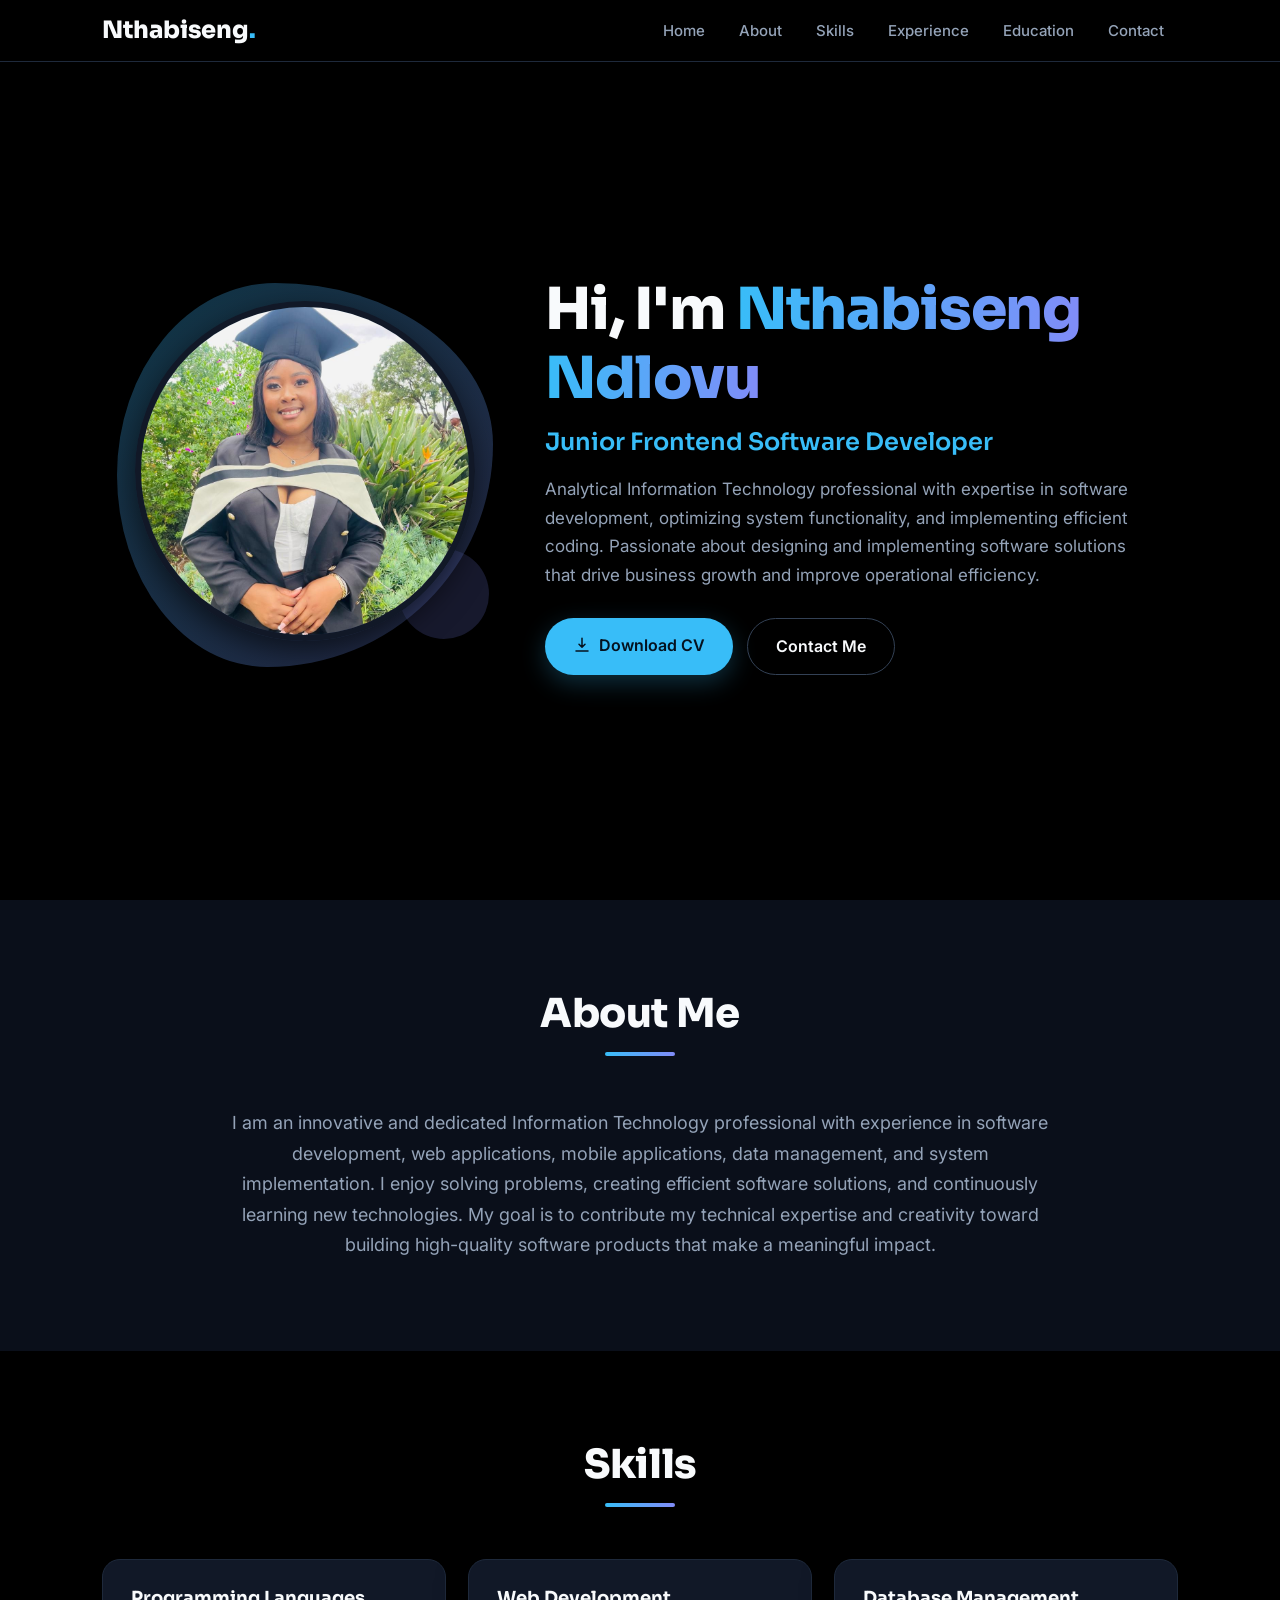
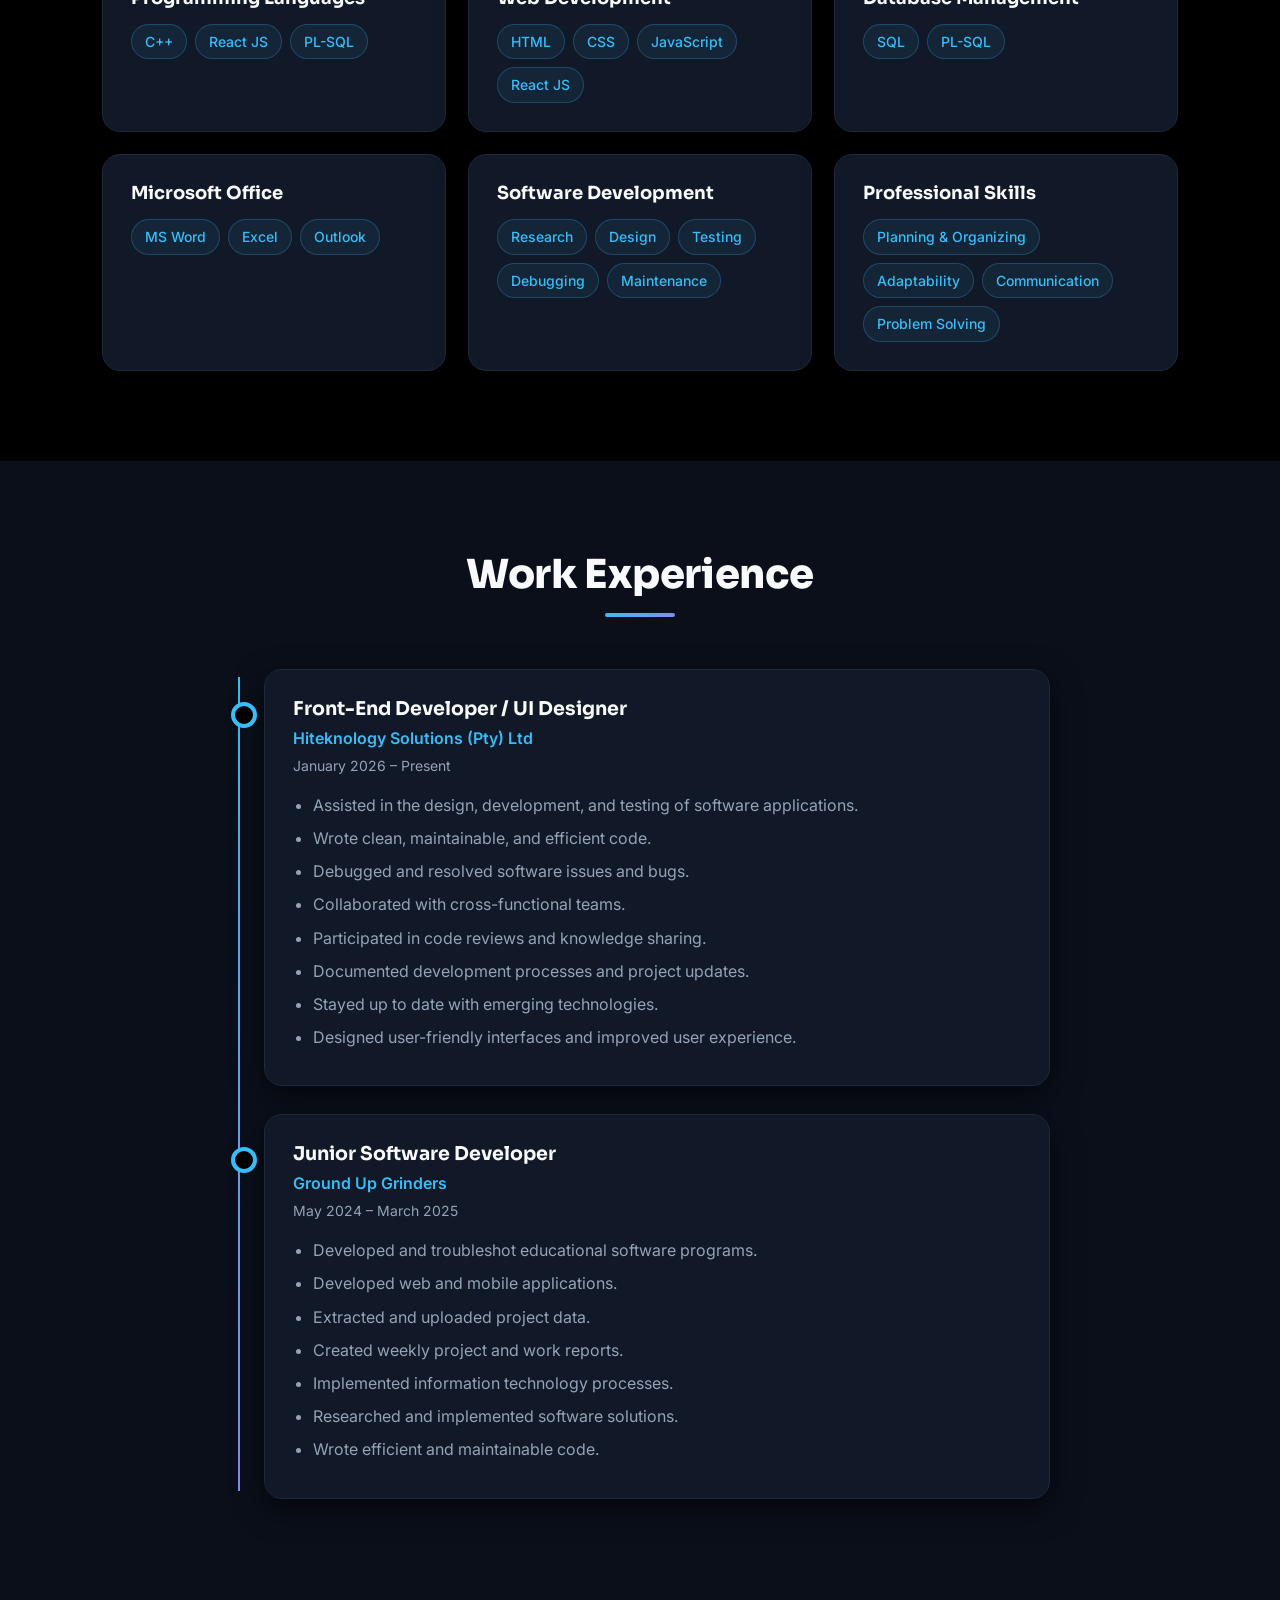
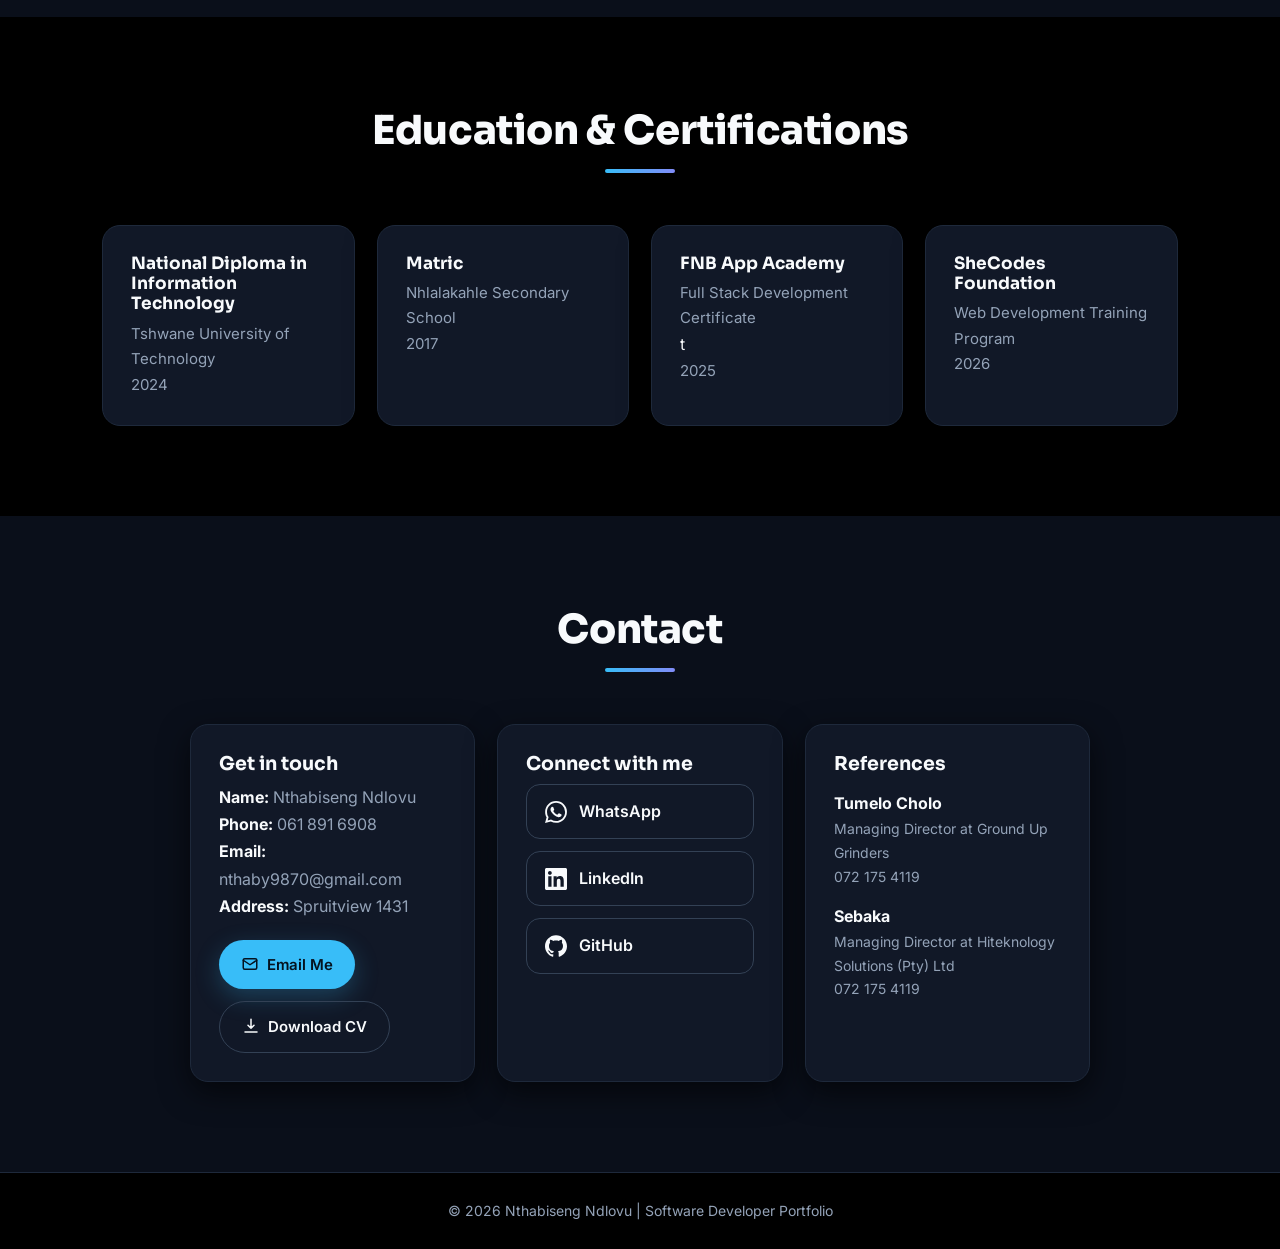
==== index.html @ e8cff812 "Rename myself.html to index.html" ====
<!doctype html>
<html lang="en">
<head>
<meta charset="UTF-8" />
<meta name="viewport" content="width=device-width, initial-scale=1.0" />
<title>Nthabiseng Ndlovu | Portfolio</title>
<link rel="preconnect" href="https://fonts.googleapis.com" />
<link rel="preconnect" href="https://fonts.gstatic.com" crossorigin />
<link href="https://fonts.googleapis.com/css2?family=Inter:wght@400;500;600&family=Sora:wght@600;700;800&display=swap" rel="stylesheet" />
<link rel="stylesheet" href="styles.css" />
</head>
<body>
<header>
  <nav>
    <div class="logo">Nthabiseng<span>.</span></div>
    <ul>
      <li><a href="#home">Home</a></li>
      <li><a href="#about">About</a></li>
      <li><a href="#skills">Skills</a></li>
      <li><a href="#experience">Experience</a></li>
      <li><a href="#education">Education</a></li>
      <li><a href="#contact">Contact</a></li>
    </ul>
  </nav>
</header>

<!-- HOME -->
<section id="home">
  <div class="hero-image">
    <img src="images/grad.jpg" alt="Nthabiseng Ndlovu" />
  </div>
  <div class="hero-content">
    <h1>
      <span class="w" style="animation-delay:.3s">Hi,</span>
      <span class="w" style="animation-delay:.42s">I'm</span>
      <span class="w name" style="animation-delay:.54s">Nthabiseng</span>
      <span class="w name" style="animation-delay:.66s">Ndlovu</span>
    </h1>
    <h3>Junior Frontend Software Developer</h3>
    <p>
      Analytical Information Technology professional with expertise in software development,
      optimizing system functionality, and implementing efficient coding. Passionate about designing
      and implementing software solutions that drive business growth and improve operational efficiency.
    </p>
    <div class="btns">
      <a href="cv/Nthabiseng_Ndlovu_CV.pdf" download class="btn"><svg class="ico-s" viewBox="0 0 24 24" aria-hidden="true"><path d="M12 3v12m0 0l-4-4m4 4l4-4M4 20h16"/></svg>Download CV</a>
      <a href="#contact" class="btn ghost">Contact Me</a>
    </div>
  </div>
</section>

<!-- ABOUT -->
<section id="about" class="alt">
  <div class="wrap">
    <h2 class="section-title reveal">About Me</h2>
    <p class="about reveal" style="--d:.15s">
      I am an innovative and dedicated Information Technology professional with experience in software
      development, web applications, mobile applications, data management, and system implementation.
      I enjoy solving problems, creating efficient software solutions, and continuously learning new
      technologies. My goal is to contribute my technical expertise and creativity toward building
      high-quality software products that make a meaningful impact.
    </p>
  </div>
</section>

<!-- SKILLS -->
<section id="skills">
  <div class="wrap">
    <h2 class="section-title reveal">Skills</h2>
    <div class="skills-container">
      <div class="skill-card reveal" style="--d:0s">
        <h3>Programming Languages</h3>
        <div class="chips"><span>C++</span><span>React JS</span><span>PL-SQL</span></div>
      </div>
      <div class="skill-card reveal" style="--d:.1s">
        <h3>Web Development</h3>
        <div class="chips"><span>HTML</span><span>CSS</span><span>JavaScript</span><span>React JS</span></div>
      </div>
      <div class="skill-card reveal" style="--d:.2s">
        <h3>Database Management</h3>
        <div class="chips"><span>SQL</span><span>PL-SQL</span></div>
      </div>
      <div class="skill-card reveal" style="--d:.1s">
        <h3>Microsoft Office</h3>
        <div class="chips"><span>MS Word</span><span>Excel</span><span>Outlook</span></div>
      </div>
      <div class="skill-card reveal" style="--d:.2s">
        <h3>Software Development</h3>
        <div class="chips"><span>Research</span><span>Design</span><span>Testing</span><span>Debugging</span><span>Maintenance</span></div>
      </div>
      <div class="skill-card reveal" style="--d:.3s">
        <h3>Professional Skills</h3>
        <div class="chips"><span>Planning &amp; Organizing</span><span>Adaptability</span><span>Communication</span><span>Problem Solving</span></div>
      </div>
    </div>
  </div>
</section>

<!-- EXPERIENCE -->
<section id="experience" class="alt">
  <div class="wrap">
    <h2 class="section-title reveal">Work Experience</h2>
    <div class="timeline">
      <div class="card reveal">
        <h3>Front-End Developer / UI Designer</h3>
        <h4>Hiteknology Solutions (Pty) Ltd</h4>
        <p class="date">January 2026 – Present</p>
        <ul>
          <li>Assisted in the design, development, and testing of software applications.</li>
          <li>Wrote clean, maintainable, and efficient code.</li>
          <li>Debugged and resolved software issues and bugs.</li>
          <li>Collaborated with cross-functional teams.</li>
          <li>Participated in code reviews and knowledge sharing.</li>
          <li>Documented development processes and project updates.</li>
          <li>Stayed up to date with emerging technologies.</li>
          <li>Designed user-friendly interfaces and improved user experience.</li>
        </ul>
      </div>
      <div class="card reveal" style="--d:.15s">
        <h3>Junior Software Developer</h3>
        <h4>Ground Up Grinders</h4>
        <p class="date">May 2024 – March 2025</p>
        <ul>
          <li>Developed and troubleshot educational software programs.</li>
          <li>Developed web and mobile applications.</li>
          <li>Extracted and uploaded project data.</li>
          <li>Created weekly project and work reports.</li>
          <li>Implemented information technology processes.</li>
          <li>Researched and implemented software solutions.</li>
          <li>Wrote efficient and maintainable code.</li>
        </ul>
      </div>
    </div>
  </div>
</section>

<!-- EDUCATION -->
<section id="education">
  <div class="wrap">
    <h2 class="section-title reveal">Education &amp; Certifications</h2>
    <div class="education-grid">
      <div class="card reveal" style="--d:0s">
        <h3>National Diploma in Information Technology</h3>
        <p>Tshwane University of Technology</p>
        <p>2024</p>
      </div>
      <div class="card reveal" style="--d:.1s">
        <h3>Matric</h3>
        <p>Nhlalakahle Secondary School</p>
        <p>2017</p>
      </div>
      <div class="card reveal" style="--d:.2s">
        <h3>FNB App Academy</h3>
        <p>Full Stack Development Certificate</p>t
        <p>2025</p>
      </div>
      <div class="card reveal" style="--d:.3s">
        <h3>SheCodes Foundation</h3>
        <p>Web Development Training Program</p>
        <p>2026</p>
      </div>
    </div>
  </div>
</section>

<!-- CONTACT -->
<section id="contact" class="alt">
  <div class="wrap">
    <h2 class="section-title reveal">Contact</h2>
    <div class="contact-grid">
      <div class="card reveal" style="--d:0s">
        <h3>Get in touch</h3>
        <p><strong>Name:</strong> Nthabiseng Ndlovu</p>
        <p><strong>Phone:</strong> <a class="plain" href="tel:+27618916908">061 891 6908</a></p>
        <p><strong>Email:</strong> nthaby9870@gmail.com</p>
        <p><strong>Address:</strong> Spruitview 1431</p>
        <div class="actions">
          <a class="btn" href="https://mail.google.com/mail/?view=cm&amp;fs=1&amp;to=nthaby9870@gmail.com&amp;su=Portfolio%20enquiry" target="_blank" rel="noopener"><svg class="ico-s" viewBox="0 0 24 24" aria-hidden="true"><rect x="3" y="5" width="18" height="14" rx="2"/><path d="M3 7l9 6 9-6"/></svg>Email Me</a>
          <a class="btn ghost" href="cv/Nthabiseng_Ndlovu_CV.pdf" download><svg class="ico-s" viewBox="0 0 24 24" aria-hidden="true"><path d="M12 3v12m0 0l-4-4m4 4l4-4M4 20h16"/></svg>Download CV</a>
        </div>
      </div>
      <div class="card reveal" style="--d:.15s">
        <h3>Connect with me</h3>
        <div class="socials">
          <a class="social wa" href="https://wa.me/27618916908?text=Hi%20Nthabiseng%2C%20I%20saw%20your%20portfolio" target="_blank" rel="noopener"><svg viewBox="0 0 24 24" aria-hidden="true"><path d="M17.472 14.382c-.297-.149-1.758-.867-2.03-.967-.273-.099-.471-.148-.67.15-.197.297-.767.966-.94 1.164-.173.199-.347.223-.644.075-.297-.15-1.255-.463-2.39-1.475-.883-.788-1.48-1.761-1.653-2.059-.173-.297-.018-.458.13-.606.134-.133.298-.347.446-.52.149-.174.198-.298.298-.497.099-.198.05-.371-.025-.52-.075-.149-.669-1.612-.916-2.207-.242-.579-.487-.5-.669-.51-.173-.008-.371-.01-.57-.01-.198 0-.52.074-.792.372-.272.297-1.04 1.016-1.04 2.479 0 1.462 1.065 2.875 1.213 3.074.149.198 2.096 3.2 5.077 4.487.709.306 1.262.489 1.694.625.712.227 1.36.195 1.871.118.571-.085 1.758-.719 2.006-1.413.248-.694.248-1.289.173-1.413-.074-.124-.272-.198-.57-.347m-5.421 7.403h-.004a9.87 9.87 0 01-5.031-1.378l-.361-.214-3.741.982.998-3.648-.235-.374a9.86 9.86 0 01-1.51-5.26c.001-5.45 4.436-9.884 9.888-9.884 2.64 0 5.122 1.03 6.988 2.898a9.825 9.825 0 012.893 6.994c-.003 5.45-4.437 9.884-9.885 9.884m8.413-18.297A11.815 11.815 0 0012.05 0C5.495 0 .16 5.335.157 11.892c0 2.096.547 4.142 1.588 5.945L.057 24l6.305-1.654a11.882 11.882 0 005.683 1.448h.005c6.554 0 11.89-5.335 11.893-11.893a11.821 11.821 0 00-3.48-8.413z"/></svg>WhatsApp</a>
          <!-- TODO: replace YOUR_LINKEDIN_USERNAME with the part of your LinkedIn profile link after /in/ -->
          <a class="social li" href="https://www.linkedin.com/public-profile/settings/?trk=d_flagship3_profile_self_view_public_profile&lipi=urn%3Ali%3Apage%3Ad_flagship3_profile_view_base%3BCMuQ5xfhTz%2BczZi3E2yrYA%3D%3D" target="_blank" rel="noopener"><svg viewBox="0 0 24 24" aria-hidden="true"><path d="M20.447 20.452h-3.554v-5.569c0-1.328-.027-3.037-1.852-3.037-1.853 0-2.136 1.445-2.136 2.939v5.667H9.351V9h3.414v1.561h.046c.477-.9 1.637-1.85 3.37-1.85 3.601 0 4.267 2.37 4.267 5.455v6.286zM5.337 7.433c-1.144 0-2.063-.926-2.063-2.065 0-1.138.92-2.063 2.063-2.063 1.14 0 2.064.925 2.064 2.063 0 1.139-.925 2.065-2.064 2.065zm1.782 13.019H3.555V9h3.564v11.452zM22.225 0H1.771C.792 0 0 .774 0 1.729v20.542C0 23.227.792 24 1.771 24h20.451C23.2 24 24 23.227 24 22.271V1.729C24 .774 23.2 0 22.222 0h.003z"/></svg>LinkedIn</a>
          <!-- TODO: replace YOUR_GITHUB_USERNAME with your real GitHub username -->
          <a class="social gh" href="https://github.com/NthabisengNdlovu" target="_blank" rel="noopener"><svg viewBox="0 0 24 24" aria-hidden="true"><path d="M12 .297c-6.63 0-12 5.373-12 12 0 5.303 3.438 9.8 8.205 11.385.6.113.82-.258.82-.577 0-.285-.01-1.04-.015-2.04-3.338.724-4.042-1.61-4.042-1.61C4.422 18.07 3.633 17.7 3.633 17.7c-1.087-.744.084-.729.084-.729 1.205.084 1.838 1.236 1.838 1.236 1.07 1.835 2.809 1.305 3.495.998.108-.776.417-1.305.76-1.605-2.665-.3-5.466-1.332-5.466-5.93 0-1.31.465-2.38 1.235-3.22-.135-.303-.54-1.523.105-3.176 0 0 1.005-.322 3.3 1.23.96-.267 1.98-.399 3-.405 1.02.006 2.04.138 3 .405 2.28-1.552 3.285-1.23 3.285-1.23.645 1.653.24 2.873.12 3.176.765.84 1.23 1.91 1.23 3.22 0 4.61-2.805 5.625-5.475 5.92.42.36.81 1.096.81 2.22 0 1.606-.015 2.896-.015 3.286 0 .315.21.69.825.57C20.565 22.092 24 17.592 24 12.297c0-6.627-5.373-12-12-12"/></svg>GitHub</a>
        </div>
      </div>
      <div class="card reveal" style="--d:.3s">
        <h3>References</h3>
        <p class="ref"><strong>Tumelo Cholo</strong><span>Managing Director at Ground Up Grinders</span><span>072 175 4119</span></p>
        <p class="ref"><strong>Sebaka</strong><span>Managing Director at Hiteknology Solutions (Pty) Ltd</span><span>072 175 4119</span></p>
      </div>
    </div>
  </div>
</section>

<footer>
  <p>© 2026 Nthabiseng Ndlovu | Software Developer Portfolio</p>
</footer>

<script>
  const io = new IntersectionObserver((entries) => {
    entries.forEach((e) => {
      if (e.isIntersecting) {
        e.target.classList.add("in");
        io.unobserve(e.target);
      }
    });
  }, { threshold: 0.15 });
  document.querySelectorAll(".reveal").forEach((el) => io.observe(el));
</script>
</body>
</html>
---- styles.css ----
:root{
  --bg:#000000; --soft:#0a0f1a; --card:#111827; --ink:#f8fafc; --muted:#94a3b8;
  --accent:#38bdf8; --accent-2:#818cf8; --line:#1e293b;
  --radius:18px; --shadow:0 10px 30px rgba(0,0,0,.6);
}
*{margin:0;padding:0;box-sizing:border-box}
html{scroll-behavior:smooth;scroll-padding-top:80px}
body{font-family:"Inter","Segoe UI",sans-serif;background:var(--bg);color:var(--ink);line-height:1.7;overflow-x:hidden}
h1,h2,h3,.logo{font-family:"Sora","Segoe UI",sans-serif;line-height:1.2}
a:focus-visible,.btn:focus-visible{outline:3px solid var(--accent);outline-offset:3px;border-radius:8px}

/* Nav */
header{position:fixed;inset:0 0 auto 0;z-index:100;background:rgba(0,0,0,.8);backdrop-filter:blur(12px);border-bottom:1px solid var(--line);animation:drop .7s ease both}
nav{display:flex;justify-content:space-between;align-items:center;padding:16px 8%;max-width:1300px;margin:auto}
.logo{font-size:24px;font-weight:800;color:var(--ink)}
.logo span{color:var(--accent)}
nav ul{display:flex;list-style:none;gap:6px}
nav ul a{text-decoration:none;color:var(--muted);font-weight:500;font-size:15px;padding:8px 14px;border-radius:999px;transition:.25s}
nav ul a:hover{color:var(--accent);background:var(--soft)}

/* Hero */
#home{min-height:100vh;display:flex;align-items:center;justify-content:center;gap:70px;padding:130px 8% 80px;max-width:1300px;margin:auto;position:relative}
.hero-image{position:relative;flex:0 0 auto;animation:pop 1s .2s cubic-bezier(.2,.8,.2,1) both}
.hero-image::before,.hero-image::after{content:"";position:absolute;z-index:0}
.hero-image::before{inset:-18px;background:linear-gradient(135deg,var(--accent),var(--accent-2));opacity:.28;border-radius:42% 58% 60% 40%/50% 42% 58% 50%;animation:morph 9s ease-in-out infinite}
.hero-image::after{width:90px;height:90px;right:-14px;bottom:10px;border-radius:50%;background:var(--accent-2);opacity:.18;animation:float 5s ease-in-out infinite}
.hero-image img{position:relative;z-index:1;width:340px;height:340px;object-fit:cover;border-radius:50%;border:6px solid var(--card);box-shadow:var(--shadow);animation:float 6s ease-in-out infinite}
.hero-content{max-width:600px}
.hero-content h1{font-size:clamp(36px,5vw,58px);font-weight:800;margin-bottom:14px;letter-spacing:-.02em}
.hero-content h1 .w{display:inline-block;opacity:0;transform:translateY(24px);animation:rise .7s cubic-bezier(.2,.8,.2,1) forwards}
.hero-content h1 .name{background:linear-gradient(90deg,var(--accent),var(--accent-2));-webkit-background-clip:text;background-clip:text;color:transparent}
.hero-content h3{font-size:clamp(18px,2.4vw,24px);font-weight:600;color:var(--accent);margin-bottom:18px;opacity:0;animation:rise .7s 1s forwards}
.hero-content p{color:var(--muted);font-size:17px;opacity:0;animation:rise .7s 1.15s forwards}
.btns{display:flex;gap:14px;flex-wrap:wrap;margin-top:28px;opacity:0;animation:rise .7s 1.3s forwards}
.btn{display:inline-block;padding:14px 28px;background:var(--accent);color:#04121f;text-decoration:none;border-radius:999px;font-weight:600;box-shadow:0 8px 24px rgba(56,189,248,.25);transition:.3s}
.btn:hover{transform:translateY(-3px);box-shadow:0 12px 30px rgba(56,189,248,.4);background:#7dd3fc}
.btn.ghost{background:transparent;color:var(--ink);border:1.5px solid #334155;box-shadow:none}
.btn.ghost:hover{border-color:var(--accent);color:var(--accent);background:var(--soft)}

/* Sections */
section{padding:90px 8%}
.wrap{max-width:1100px;margin:auto}
.alt{background:var(--soft)}
.section-title{text-align:center;font-size:clamp(28px,4vw,40px);font-weight:800;margin-bottom:52px;position:relative;letter-spacing:-.01em}
.section-title::after{content:"";display:block;height:4px;width:0;margin:14px auto 0;border-radius:4px;background:linear-gradient(90deg,var(--accent),var(--accent-2));transition:width .8s .3s ease}
.section-title.in::after{width:70px}

/* Reveal on scroll */
.reveal{opacity:0;transform:translateY(34px);transition:opacity .7s ease,transform .7s cubic-bezier(.2,.8,.2,1);transition-delay:var(--d,0s)}
.reveal.in{opacity:1;transform:none}

/* Cards */
.card,.skill-card{background:var(--card);border:1px solid var(--line);border-radius:var(--radius);box-shadow:var(--shadow);padding:28px;transition:transform .35s,box-shadow .35s,border-color .35s}
.card:hover,.skill-card:hover{transform:translateY(-8px);box-shadow:0 18px 40px rgba(56,189,248,.16);border-color:#2b6a8c}

.about{max-width:820px;margin:auto;text-align:center;font-size:18px;color:var(--muted)}

.skills-container{display:grid;grid-template-columns:repeat(auto-fit,minmax(280px,1fr));gap:22px}
.skill-card h3{font-size:18px;margin-bottom:14px}
.chips{display:flex;flex-wrap:wrap;gap:8px}
.chips span{font-size:14px;font-weight:500;padding:5px 13px;border-radius:999px;background:rgba(56,189,248,.08);color:var(--accent);border:1px solid rgba(56,189,248,.25);transition:.25s}
.skill-card:hover .chips span{background:var(--accent);color:#04121f;border-color:var(--accent)}

/* Timeline */
.timeline{position:relative;max-width:820px;margin:auto;padding-left:34px}
.timeline::before{content:"";position:absolute;left:8px;top:8px;bottom:8px;width:2px;background:linear-gradient(var(--accent),var(--accent-2))}
.timeline .card{position:relative;margin-bottom:28px}
.timeline .card::before{content:"";position:absolute;left:-34px;top:32px;width:18px;height:18px;border-radius:50%;background:var(--bg);border:4px solid var(--accent);box-shadow:0 0 0 0 rgba(56,189,248,.5);animation:pulse 2.4s infinite}
.card h3{font-size:19px}
.card h4{color:var(--accent);font-weight:600;margin:4px 0 2px}
.date{color:var(--muted);font-size:14px}
.card ul{margin-top:14px;padding-left:20px;color:var(--muted)}
.card li{margin-bottom:6px}

.education-grid{display:grid;grid-template-columns:repeat(auto-fit,minmax(250px,1fr));gap:22px}
.education-grid .card h3{font-size:17px;margin-bottom:6px}
.education-grid .card p{color:var(--muted);font-size:15px}

/* Contact */
.contact-grid{display:grid;grid-template-columns:repeat(auto-fit,minmax(240px,1fr));gap:22px;max-width:900px;margin:auto}
.contact-grid .card p{color:var(--muted);word-break:break-word}
.contact-grid .card strong{color:var(--ink)}
.contact-grid h3{margin-bottom:8px}
.ref{margin-top:14px}
.ref span{display:block;font-size:14px}

footer{text-align:center;padding:26px;color:var(--muted);border-top:1px solid var(--line);font-size:14px}

/* Keyframes */
@keyframes rise{to{opacity:1;transform:none}}
@keyframes drop{from{transform:translateY(-100%)}}
@keyframes pop{from{opacity:0;transform:scale(.85)}}
@keyframes float{50%{transform:translateY(-12px)}}
@keyframes morph{50%{border-radius:58% 42% 40% 60%/45% 58% 42% 55%;transform:rotate(12deg)}}
@keyframes pulse{70%{box-shadow:0 0 0 12px rgba(56,189,248,0)}100%{box-shadow:0 0 0 0 rgba(56,189,248,0)}}

/* Mobile */
@media(max-width:768px){
  nav{flex-direction:column;gap:8px;padding:12px 5%}
  nav ul{flex-wrap:wrap;justify-content:center;gap:2px}
  nav ul a{padding:6px 10px;font-size:14px}
  #home{flex-direction:column;text-align:center;gap:40px;padding-top:170px}
  .hero-image img{width:240px;height:240px}
  .btns{justify-content:center}
  section{padding:70px 6%}
  .timeline{padding-left:28px}
  .timeline .card::before{left:-28px}
}
@media(prefers-reduced-motion:reduce){
  *,*::before,*::after{animation:none!important;transition:none!important}
  .reveal,.hero-content h1 .w,.hero-content h3,.hero-content p,.btns{opacity:1;transform:none}
  .section-title::after{width:70px}
}

/* CV, email and social buttons */
.btn svg{width:18px;height:18px;margin-right:8px;vertical-align:-3px;fill:currentColor}
.btn svg.ico-s,.ico-s{fill:none;stroke:currentColor;stroke-width:2;stroke-linecap:round;stroke-linejoin:round}
.actions{display:flex;flex-wrap:wrap;gap:12px;margin-top:20px}
.actions .btn{padding:12px 22px;font-size:15px}
.plain{color:inherit;text-decoration:none}
.plain:hover{color:var(--accent)}
.socials{display:flex;flex-direction:column;gap:12px;margin-top:6px}
.social{display:flex;align-items:center;gap:12px;padding:13px 18px;border-radius:14px;border:1px solid #334155;color:var(--ink);text-decoration:none;font-weight:600;transition:.3s}
.social svg{width:22px;height:22px;fill:currentColor;flex:0 0 auto}
.social:hover{transform:translateX(6px);color:#fff}
.social.wa:hover{background:#25d366;border-color:#25d366;color:#04121f}
.social.li:hover{background:#0a66c2;border-color:#0a66c2}
.social.gh:hover{background:#2d333b;border-color:#8b949e}
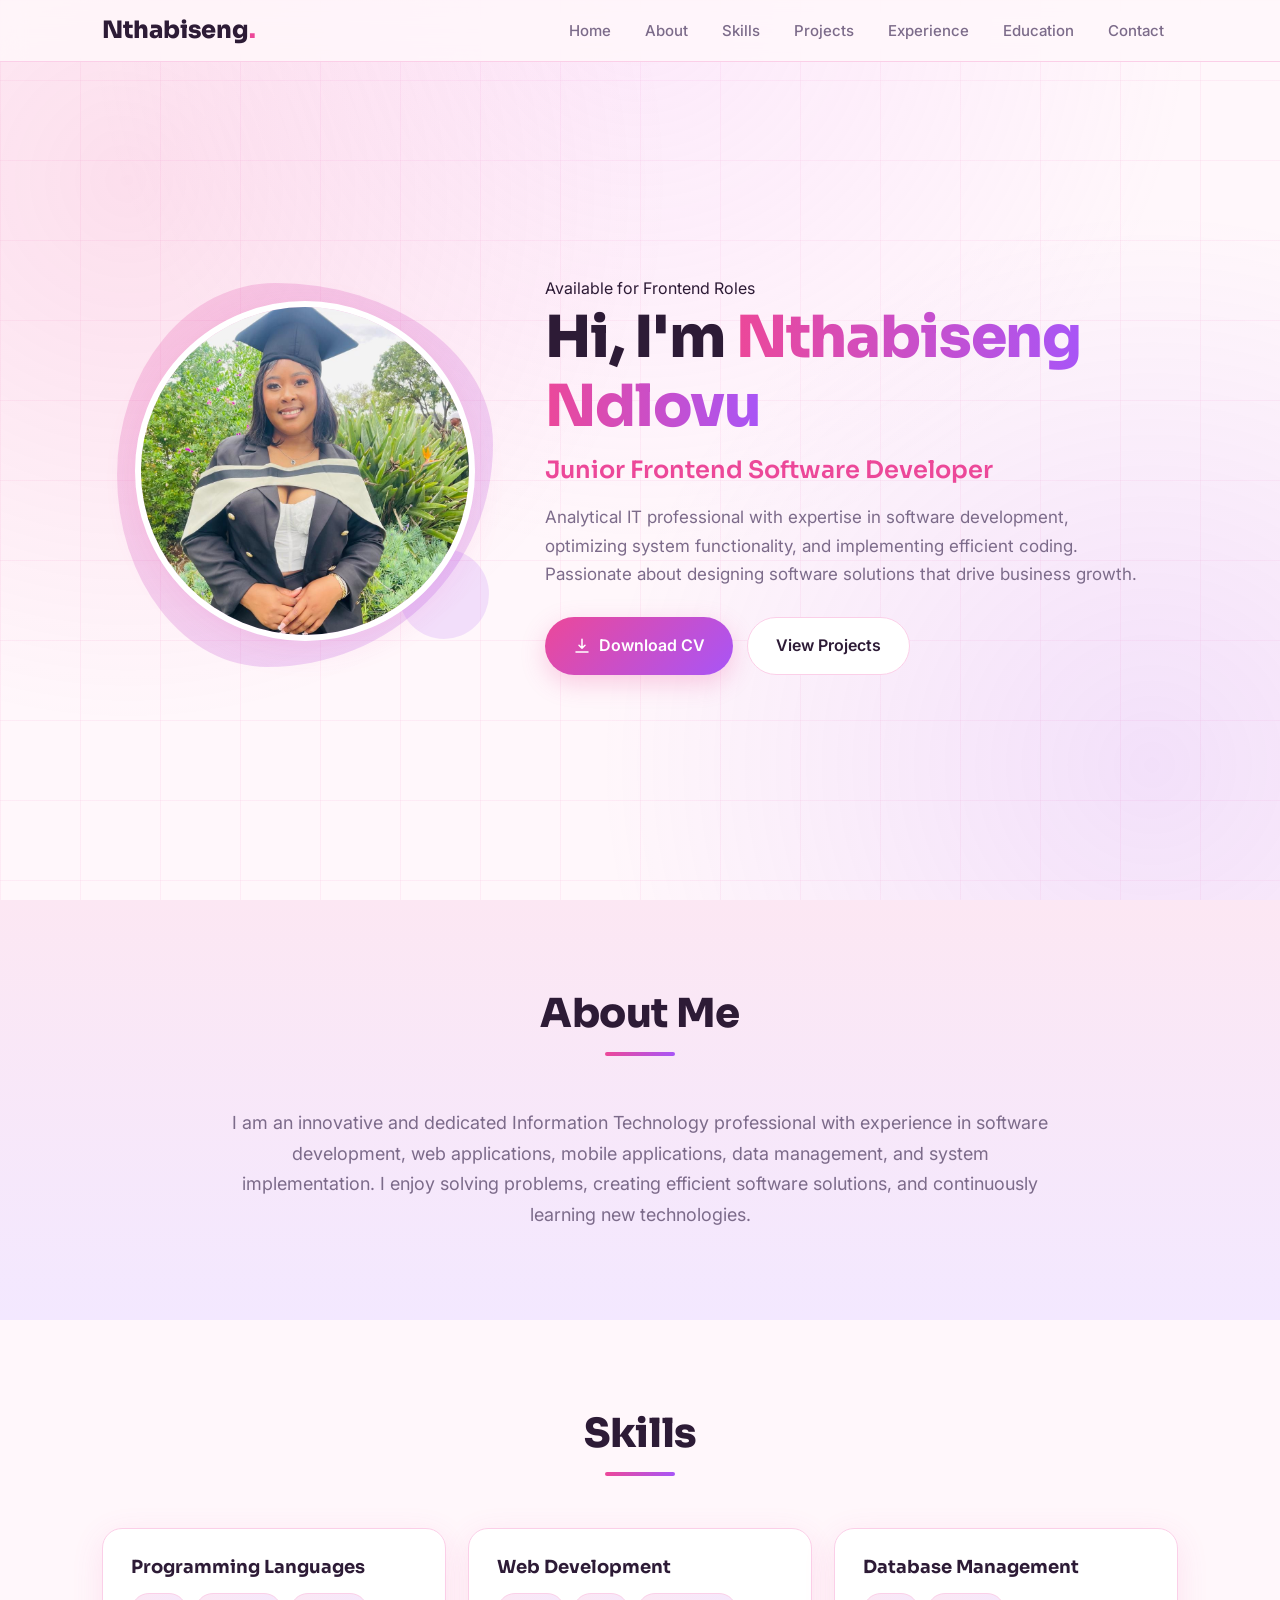
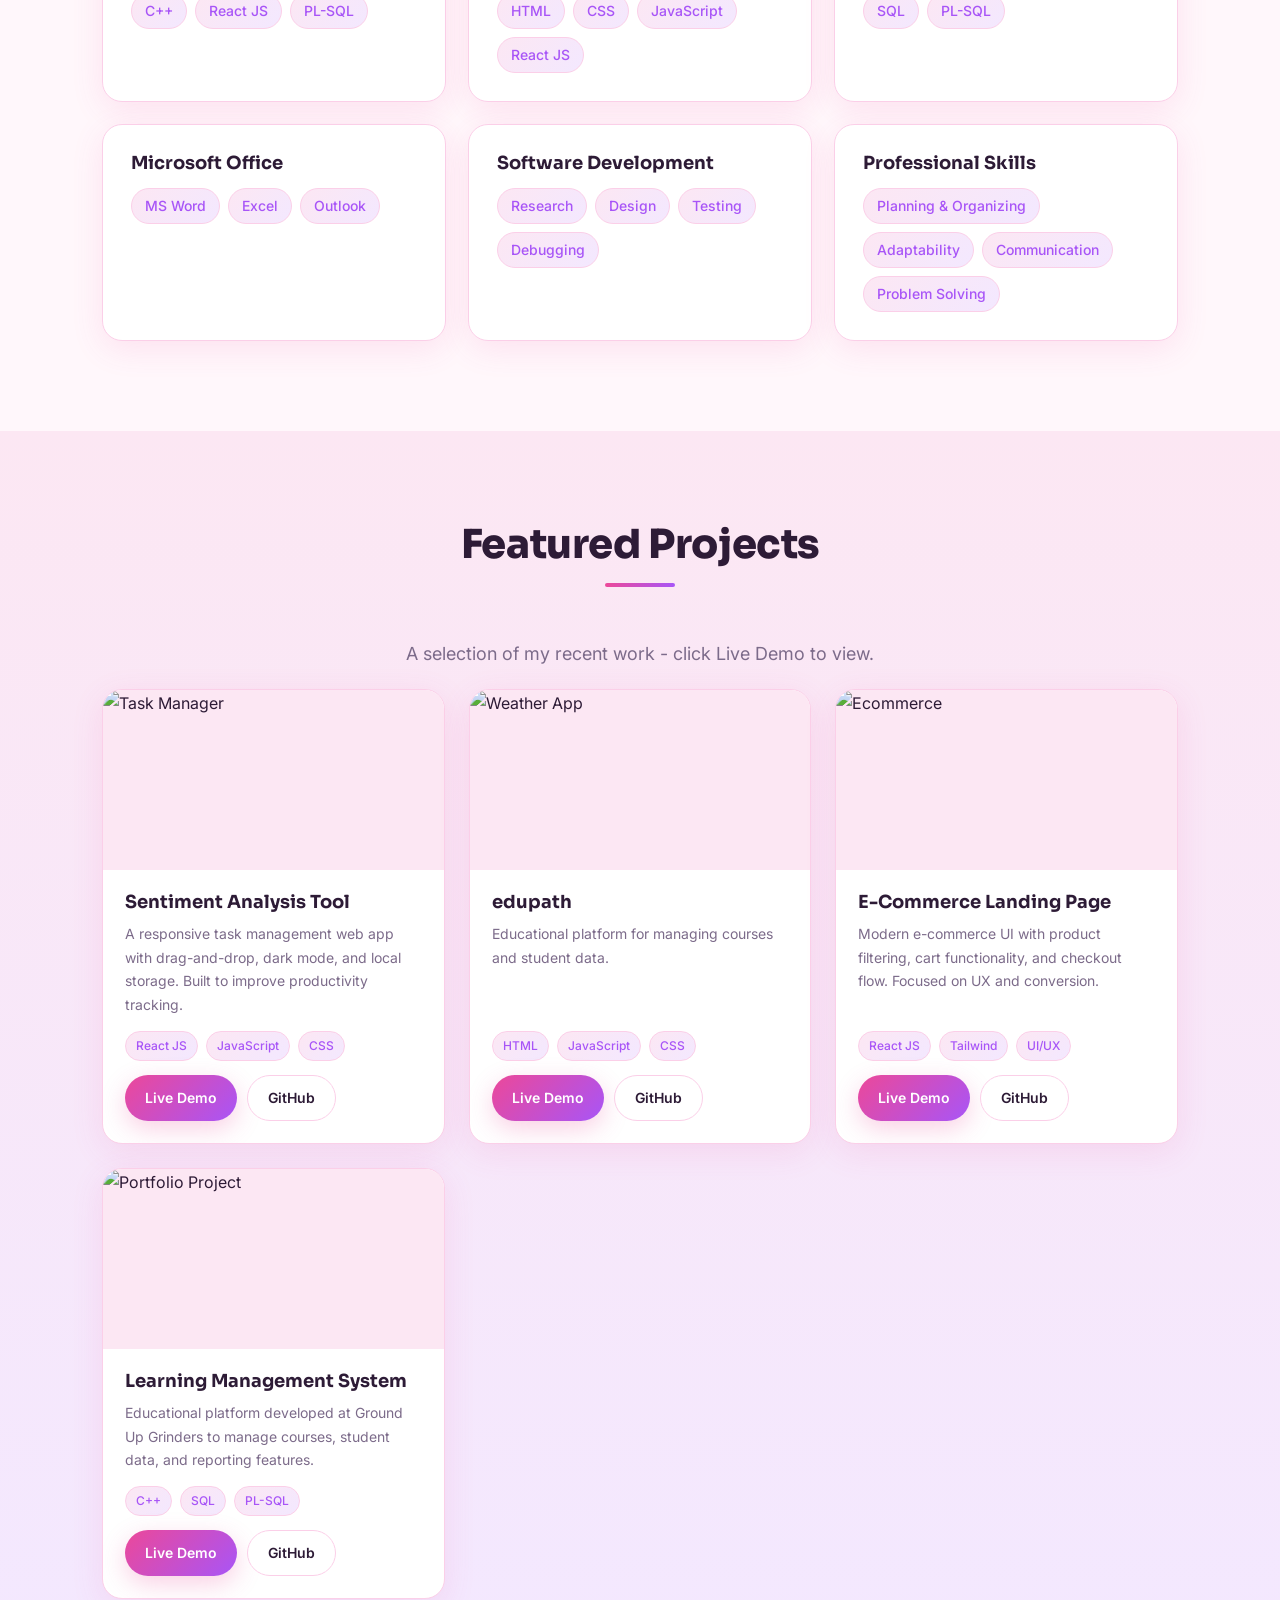
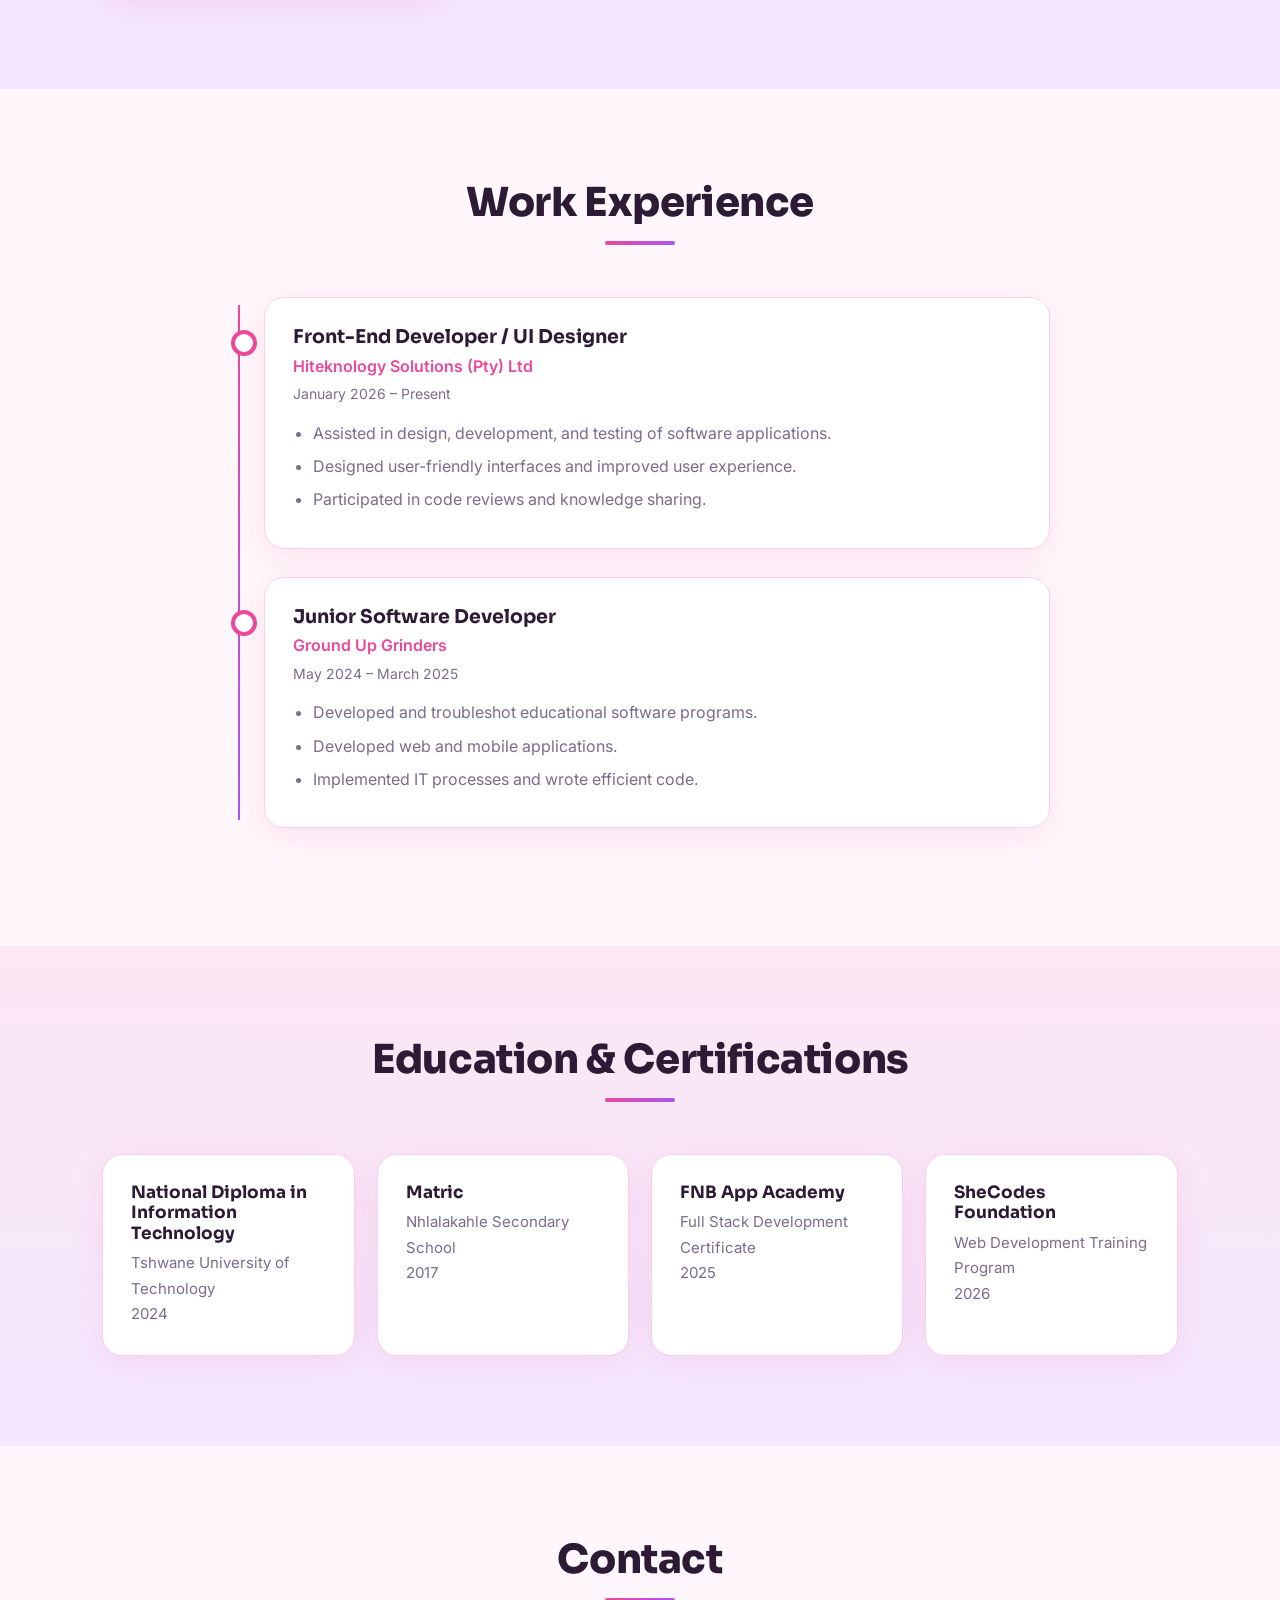
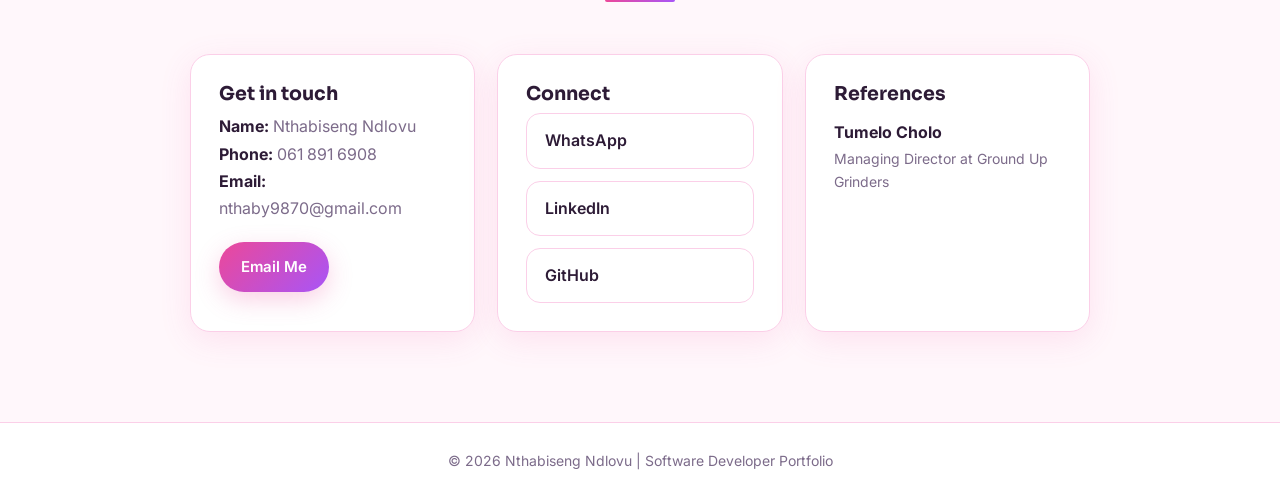
==== commit ca3c6f96: "Merge branch 'main' of https://github.com/NthabisengNdlovu/my-portfolio" ====
--- a/index.html
+++ b/index.html
@@ -10,6 +10,7 @@
 <link rel="stylesheet" href="styles.css" />
 </head>
 <body>
+<div class="tech-bg"></div>
 <header>
   <nav>
     <div class="logo">Nthabiseng<span>.</span></div>
@@ -17,6 +18,7 @@
       <li><a href="#home">Home</a></li>
       <li><a href="#about">About</a></li>
       <li><a href="#skills">Skills</a></li>
+      <li><a href="#projects">Projects</a></li>
       <li><a href="#experience">Experience</a></li>
       <li><a href="#education">Education</a></li>
       <li><a href="#contact">Contact</a></li>
@@ -30,6 +32,7 @@
     <img src="images/grad.jpg" alt="Nthabiseng Ndlovu" />
   </div>
   <div class="hero-content">
+    <span class="badge">Available for Frontend Roles</span>
     <h1>
       <span class="w" style="animation-delay:.3s">Hi,</span>
       <span class="w" style="animation-delay:.42s">I'm</span>
@@ -38,13 +41,13 @@
     </h1>
     <h3>Junior Frontend Software Developer</h3>
     <p>
-      Analytical Information Technology professional with expertise in software development,
+      Analytical IT professional with expertise in software development,
       optimizing system functionality, and implementing efficient coding. Passionate about designing
-      and implementing software solutions that drive business growth and improve operational efficiency.
+      software solutions that drive business growth.
     </p>
     <div class="btns">
-      <a href="cv/Nthabiseng_Ndlovu_CV.pdf" download class="btn"><svg class="ico-s" viewBox="0 0 24 24" aria-hidden="true"><path d="M12 3v12m0 0l-4-4m4 4l4-4M4 20h16"/></svg>Download CV</a>
-      <a href="#contact" class="btn ghost">Contact Me</a>
+      <a href="cv/Nthabiseng_Ndlovu_CV.pdf" download class="btn"><svg class="ico-s" viewBox="0 0 24 24"><path d="M12 3v12m0 0l-4-4m4 4l4-4M4 20h16"/></svg>Download CV</a>
+      <a href="#projects" class="btn ghost">View Projects</a>
     </div>
   </div>
 </section>
@@ -56,9 +59,7 @@
     <p class="about reveal" style="--d:.15s">
       I am an innovative and dedicated Information Technology professional with experience in software
       development, web applications, mobile applications, data management, and system implementation.
-      I enjoy solving problems, creating efficient software solutions, and continuously learning new
-      technologies. My goal is to contribute my technical expertise and creativity toward building
-      high-quality software products that make a meaningful impact.
+      I enjoy solving problems, creating efficient software solutions, and continuously learning new technologies.
     </p>
   </div>
 </section>
@@ -68,150 +69,133 @@
   <div class="wrap">
     <h2 class="section-title reveal">Skills</h2>
     <div class="skills-container">
-      <div class="skill-card reveal" style="--d:0s">
-        <h3>Programming Languages</h3>
-        <div class="chips"><span>C++</span><span>React JS</span><span>PL-SQL</span></div>
-      </div>
-      <div class="skill-card reveal" style="--d:.1s">
-        <h3>Web Development</h3>
-        <div class="chips"><span>HTML</span><span>CSS</span><span>JavaScript</span><span>React JS</span></div>
-      </div>
-      <div class="skill-card reveal" style="--d:.2s">
-        <h3>Database Management</h3>
-        <div class="chips"><span>SQL</span><span>PL-SQL</span></div>
-      </div>
-      <div class="skill-card reveal" style="--d:.1s">
-        <h3>Microsoft Office</h3>
-        <div class="chips"><span>MS Word</span><span>Excel</span><span>Outlook</span></div>
-      </div>
-      <div class="skill-card reveal" style="--d:.2s">
-        <h3>Software Development</h3>
-        <div class="chips"><span>Research</span><span>Design</span><span>Testing</span><span>Debugging</span><span>Maintenance</span></div>
-      </div>
-      <div class="skill-card reveal" style="--d:.3s">
-        <h3>Professional Skills</h3>
-        <div class="chips"><span>Planning &amp; Organizing</span><span>Adaptability</span><span>Communication</span><span>Problem Solving</span></div>
-      </div>
+      <div class="skill-card reveal" style="--d:0s"><h3>Programming Languages</h3><div class="chips"><span>C++</span><span>React JS</span><span>PL-SQL</span></div></div>
+      <div class="skill-card reveal" style="--d:.1s"><h3>Web Development</h3><div class="chips"><span>HTML</span><span>CSS</span><span>JavaScript</span><span>React JS</span></div></div>
+      <div class="skill-card reveal" style="--d:.2s"><h3>Database Management</h3><div class="chips"><span>SQL</span><span>PL-SQL</span></div></div>
+      <div class="skill-card reveal" style="--d:.1s"><h3>Microsoft Office</h3><div class="chips"><span>MS Word</span><span>Excel</span><span>Outlook</span></div></div>
+      <div class="skill-card reveal" style="--d:.2s"><h3>Software Development</h3><div class="chips"><span>Research</span><span>Design</span><span>Testing</span><span>Debugging</span></div></div>
+      <div class="skill-card reveal" style="--d:.3s"><h3>Professional Skills</h3><div class="chips"><span>Planning & Organizing</span><span>Adaptability</span><span>Communication</span><span>Problem Solving</span></div></div>
+    </div>
+  </div>
+</section>
+
+<!-- PROJECTS - NEW SECTION -->
+<section id="projects" class="alt">
+  <div class="wrap">
+    <h2 class="section-title reveal">Featured Projects</h2>
+    <p class="about reveal" style="--d:.1s">A selection of my recent work - click Live Demo to view.</p>
+    <div class="projects-grid">
+      
+      <!-- Project 1 -->
+      <div class="project-card reveal" style="--d:0s">
+        <div class="project-img"><img src="https://images.unsplash.com/photo-1551650975-87deedd944c3?w=600" alt="Task Manager" /></div>
+        <div class="project-body">
+          <h3>Sentiment Analysis Tool</h3>
+          <p>A responsive task management web app with drag-and-drop, dark mode, and local storage. Built to improve productivity tracking.</p>
+          <div class="chips small"><span>React JS</span><span>JavaScript</span><span>CSS</span></div>
+          <div class="project-links">
+            <a href="sentiment-analysis-tool-mu.vercel.app" target="_blank" class="btn small">Live Demo</a>
+            <a href="https://github.com/NthabisengNdlovu" target="_blank" class="btn small ghost">GitHub</a>
+          </div>
+        </div>
+      </div>
+      
+
+      <!-- Project 2 -->
+      <div class="project-card reveal" style="--d:.1s">
+        <div class="project-img"><img src="https://images.unsplash.com/photo-1504608524841-42fe6f032b4b?w=600" alt="Weather App" /></div>
+        <div class="project-body">
+          <h3>edupath</h3>
+          <p>Educational platform for managing courses and student data.</p>
+          <div class="chips small"><span>HTML</span><span>JavaScript</span><span>CSS</span></div>
+          <div class="project-links">
+            <a href="https://edupath-three-cyan.vercel.app" target="_blank" class="btn small">Live Demo</a>
+            <a href="https://github.com/NthabisengNdlovu" target="_blank" class="btn small ghost">GitHub</a>
+          </div>
+        </div>
+      </div>
+
+      <!-- Project 3 -->
+      <div class="project-card reveal" style="--d:.2s">
+        <div class="project-img"><img src="https://images.unsplash.com/photo-1556742049-0cfed4f6a45d?w=600" alt="Ecommerce" /></div>
+        <div class="project-body">
+          <h3>E-Commerce Landing Page</h3>
+          <p>Modern e-commerce UI with product filtering, cart functionality, and checkout flow. Focused on UX and conversion.</p>
+          <div class="chips small"><span>React JS</span><span>Tailwind</span><span>UI/UX</span></div>
+          <div class="project-links">
+            <a href="https://your-demo-link-3.com" target="_blank" class="btn small">Live Demo</a>
+            <a href="https://github.com/NthabisengNdlovu" target="_blank" class="btn small ghost">GitHub</a>
+          </div>
+        </div>
+      </div>
+
+      <!-- Project 4 - You can duplicate this -->
+      <div class="project-card reveal" style="--d:.3s">
+        <div class="project-img"><img src="https://images.unsplash.com/photo-1519389950473-47ba0277781c?w=600" alt="Portfolio Project" /></div>
+        <div class="project-body">
+          <h3>Learning Management System</h3>
+          <p>Educational platform developed at Ground Up Grinders to manage courses, student data, and reporting features.</p>
+          <div class="chips small"><span>C++</span><span>SQL</span><span>PL-SQL</span></div>
+          <div class="project-links">
+            <a href="https://your-demo-link-4.com" target="_blank" class="btn small">Live Demo</a>
+            <a href="https://github.com/NthabisengNdlovu" target="_blank" class="btn small ghost">GitHub</a>
+          </div>
+        </div>
+      </div>
+
     </div>
   </div>
 </section>
 
 <!-- EXPERIENCE -->
-<section id="experience" class="alt">
+<section id="experience">
   <div class="wrap">
     <h2 class="section-title reveal">Work Experience</h2>
     <div class="timeline">
       <div class="card reveal">
-        <h3>Front-End Developer / UI Designer</h3>
-        <h4>Hiteknology Solutions (Pty) Ltd</h4>
-        <p class="date">January 2026 – Present</p>
-        <ul>
-          <li>Assisted in the design, development, and testing of software applications.</li>
-          <li>Wrote clean, maintainable, and efficient code.</li>
-          <li>Debugged and resolved software issues and bugs.</li>
-          <li>Collaborated with cross-functional teams.</li>
-          <li>Participated in code reviews and knowledge sharing.</li>
-          <li>Documented development processes and project updates.</li>
-          <li>Stayed up to date with emerging technologies.</li>
-          <li>Designed user-friendly interfaces and improved user experience.</li>
-        </ul>
+        <h3>Front-End Developer / UI Designer</h3><h4>Hiteknology Solutions (Pty) Ltd</h4><p class="date">January 2026 – Present</p>
+        <ul><li>Assisted in design, development, and testing of software applications.</li><li>Designed user-friendly interfaces and improved user experience.</li><li>Participated in code reviews and knowledge sharing.</li></ul>
       </div>
       <div class="card reveal" style="--d:.15s">
-        <h3>Junior Software Developer</h3>
-        <h4>Ground Up Grinders</h4>
-        <p class="date">May 2024 – March 2025</p>
-        <ul>
-          <li>Developed and troubleshot educational software programs.</li>
-          <li>Developed web and mobile applications.</li>
-          <li>Extracted and uploaded project data.</li>
-          <li>Created weekly project and work reports.</li>
-          <li>Implemented information technology processes.</li>
-          <li>Researched and implemented software solutions.</li>
-          <li>Wrote efficient and maintainable code.</li>
-        </ul>
+        <h3>Junior Software Developer</h3><h4>Ground Up Grinders</h4><p class="date">May 2024 – March 2025</p>
+        <ul><li>Developed and troubleshot educational software programs.</li><li>Developed web and mobile applications.</li><li>Implemented IT processes and wrote efficient code.</li></ul>
       </div>
     </div>
   </div>
 </section>
 
 <!-- EDUCATION -->
-<section id="education">
-  <div class="wrap">
-    <h2 class="section-title reveal">Education &amp; Certifications</h2>
+<section id="education" class="alt">
+  <div class="wrap">
+    <h2 class="section-title reveal">Education & Certifications</h2>
     <div class="education-grid">
-      <div class="card reveal" style="--d:0s">
-        <h3>National Diploma in Information Technology</h3>
-        <p>Tshwane University of Technology</p>
-        <p>2024</p>
-      </div>
-      <div class="card reveal" style="--d:.1s">
-        <h3>Matric</h3>
-        <p>Nhlalakahle Secondary School</p>
-        <p>2017</p>
-      </div>
-      <div class="card reveal" style="--d:.2s">
-        <h3>FNB App Academy</h3>
-        <p>Full Stack Development Certificate</p>t
-        <p>2025</p>
-      </div>
-      <div class="card reveal" style="--d:.3s">
-        <h3>SheCodes Foundation</h3>
-        <p>Web Development Training Program</p>
-        <p>2026</p>
-      </div>
+      <div class="card reveal"><h3>National Diploma in Information Technology</h3><p>Tshwane University of Technology</p><p>2024</p></div>
+      <div class="card reveal" style="--d:.1s"><h3>Matric</h3><p>Nhlalakahle Secondary School</p><p>2017</p></div>
+      <div class="card reveal" style="--d:.2s"><h3>FNB App Academy</h3><p>Full Stack Development Certificate</p><p>2025</p></div>
+      <div class="card reveal" style="--d:.3s"><h3>SheCodes Foundation</h3><p>Web Development Training Program</p><p>2026</p></div>
     </div>
   </div>
 </section>
 
 <!-- CONTACT -->
-<section id="contact" class="alt">
+<section id="contact">
   <div class="wrap">
     <h2 class="section-title reveal">Contact</h2>
     <div class="contact-grid">
-      <div class="card reveal" style="--d:0s">
-        <h3>Get in touch</h3>
-        <p><strong>Name:</strong> Nthabiseng Ndlovu</p>
-        <p><strong>Phone:</strong> <a class="plain" href="tel:+27618916908">061 891 6908</a></p>
-        <p><strong>Email:</strong> nthaby9870@gmail.com</p>
-        <p><strong>Address:</strong> Spruitview 1431</p>
-        <div class="actions">
-          <a class="btn" href="https://mail.google.com/mail/?view=cm&amp;fs=1&amp;to=nthaby9870@gmail.com&amp;su=Portfolio%20enquiry" target="_blank" rel="noopener"><svg class="ico-s" viewBox="0 0 24 24" aria-hidden="true"><rect x="3" y="5" width="18" height="14" rx="2"/><path d="M3 7l9 6 9-6"/></svg>Email Me</a>
-          <a class="btn ghost" href="cv/Nthabiseng_Ndlovu_CV.pdf" download><svg class="ico-s" viewBox="0 0 24 24" aria-hidden="true"><path d="M12 3v12m0 0l-4-4m4 4l4-4M4 20h16"/></svg>Download CV</a>
-        </div>
-      </div>
-      <div class="card reveal" style="--d:.15s">
-        <h3>Connect with me</h3>
-        <div class="socials">
-          <a class="social wa" href="https://wa.me/27618916908?text=Hi%20Nthabiseng%2C%20I%20saw%20your%20portfolio" target="_blank" rel="noopener"><svg viewBox="0 0 24 24" aria-hidden="true"><path d="M17.472 14.382c-.297-.149-1.758-.867-2.03-.967-.273-.099-.471-.148-.67.15-.197.297-.767.966-.94 1.164-.173.199-.347.223-.644.075-.297-.15-1.255-.463-2.39-1.475-.883-.788-1.48-1.761-1.653-2.059-.173-.297-.018-.458.13-.606.134-.133.298-.347.446-.52.149-.174.198-.298.298-.497.099-.198.05-.371-.025-.52-.075-.149-.669-1.612-.916-2.207-.242-.579-.487-.5-.669-.51-.173-.008-.371-.01-.57-.01-.198 0-.52.074-.792.372-.272.297-1.04 1.016-1.04 2.479 0 1.462 1.065 2.875 1.213 3.074.149.198 2.096 3.2 5.077 4.487.709.306 1.262.489 1.694.625.712.227 1.36.195 1.871.118.571-.085 1.758-.719 2.006-1.413.248-.694.248-1.289.173-1.413-.074-.124-.272-.198-.57-.347m-5.421 7.403h-.004a9.87 9.87 0 01-5.031-1.378l-.361-.214-3.741.982.998-3.648-.235-.374a9.86 9.86 0 01-1.51-5.26c.001-5.45 4.436-9.884 9.888-9.884 2.64 0 5.122 1.03 6.988 2.898a9.825 9.825 0 012.893 6.994c-.003 5.45-4.437 9.884-9.885 9.884m8.413-18.297A11.815 11.815 0 0012.05 0C5.495 0 .16 5.335.157 11.892c0 2.096.547 4.142 1.588 5.945L.057 24l6.305-1.654a11.882 11.882 0 005.683 1.448h.005c6.554 0 11.89-5.335 11.893-11.893a11.821 11.821 0 00-3.48-8.413z"/></svg>WhatsApp</a>
-          <!-- TODO: replace YOUR_LINKEDIN_USERNAME with the part of your LinkedIn profile link after /in/ -->
-          <a class="social li" href="https://www.linkedin.com/public-profile/settings/?trk=d_flagship3_profile_self_view_public_profile&lipi=urn%3Ali%3Apage%3Ad_flagship3_profile_view_base%3BCMuQ5xfhTz%2BczZi3E2yrYA%3D%3D" target="_blank" rel="noopener"><svg viewBox="0 0 24 24" aria-hidden="true"><path d="M20.447 20.452h-3.554v-5.569c0-1.328-.027-3.037-1.852-3.037-1.853 0-2.136 1.445-2.136 2.939v5.667H9.351V9h3.414v1.561h.046c.477-.9 1.637-1.85 3.37-1.85 3.601 0 4.267 2.37 4.267 5.455v6.286zM5.337 7.433c-1.144 0-2.063-.926-2.063-2.065 0-1.138.92-2.063 2.063-2.063 1.14 0 2.064.925 2.064 2.063 0 1.139-.925 2.065-2.064 2.065zm1.782 13.019H3.555V9h3.564v11.452zM22.225 0H1.771C.792 0 0 .774 0 1.729v20.542C0 23.227.792 24 1.771 24h20.451C23.2 24 24 23.227 24 22.271V1.729C24 .774 23.2 0 22.222 0h.003z"/></svg>LinkedIn</a>
-          <!-- TODO: replace YOUR_GITHUB_USERNAME with your real GitHub username -->
-          <a class="social gh" href="https://github.com/NthabisengNdlovu" target="_blank" rel="noopener"><svg viewBox="0 0 24 24" aria-hidden="true"><path d="M12 .297c-6.63 0-12 5.373-12 12 0 5.303 3.438 9.8 8.205 11.385.6.113.82-.258.82-.577 0-.285-.01-1.04-.015-2.04-3.338.724-4.042-1.61-4.042-1.61C4.422 18.07 3.633 17.7 3.633 17.7c-1.087-.744.084-.729.084-.729 1.205.084 1.838 1.236 1.838 1.236 1.07 1.835 2.809 1.305 3.495.998.108-.776.417-1.305.76-1.605-2.665-.3-5.466-1.332-5.466-5.93 0-1.31.465-2.38 1.235-3.22-.135-.303-.54-1.523.105-3.176 0 0 1.005-.322 3.3 1.23.96-.267 1.98-.399 3-.405 1.02.006 2.04.138 3 .405 2.28-1.552 3.285-1.23 3.285-1.23.645 1.653.24 2.873.12 3.176.765.84 1.23 1.91 1.23 3.22 0 4.61-2.805 5.625-5.475 5.92.42.36.81 1.096.81 2.22 0 1.606-.015 2.896-.015 3.286 0 .315.21.69.825.57C20.565 22.092 24 17.592 24 12.297c0-6.627-5.373-12-12-12"/></svg>GitHub</a>
-        </div>
-      </div>
-      <div class="card reveal" style="--d:.3s">
-        <h3>References</h3>
-        <p class="ref"><strong>Tumelo Cholo</strong><span>Managing Director at Ground Up Grinders</span><span>072 175 4119</span></p>
-        <p class="ref"><strong>Sebaka</strong><span>Managing Director at Hiteknology Solutions (Pty) Ltd</span><span>072 175 4119</span></p>
-      </div>
-    </div>
-  </div>
-</section>
-
-<footer>
-  <p>© 2026 Nthabiseng Ndlovu | Software Developer Portfolio</p>
-</footer>
+      <div class="card reveal"><h3>Get in touch</h3><p><strong>Name:</strong> Nthabiseng Ndlovu</p><p><strong>Phone:</strong> <a class="plain" href="tel:+27618916908">061 891 6908</a></p><p><strong>Email:</strong> nthaby9870@gmail.com</p><div class="actions"><a class="btn" href="https://mail.google.com/mail/?view=cm&fs=1&to=nthaby9870@gmail.com" target="_blank">Email Me</a></div></div>
+      <div class="card reveal" style="--d:.15s"><h3>Connect</h3><div class="socials"><a class="social wa" href="https://wa.me/27618916908" target="_blank">WhatsApp</a><a class="social li" href="https://www.linkedin.com/public-profile/settings/" target="_blank">LinkedIn</a><a class="social gh" href="https://github.com/NthabisengNdlovu" target="_blank">GitHub</a></div></div>
+      <div class="card reveal" style="--d:.3s"><h3>References</h3><p class="ref"><strong>Tumelo Cholo</strong><span>Managing Director at Ground Up Grinders</span></p></div>
+    </div>
+  </div>
+</section>
+
+<footer><p>© 2026 Nthabiseng Ndlovu | Software Developer Portfolio</p></footer>
 
 <script>
   const io = new IntersectionObserver((entries) => {
-    entries.forEach((e) => {
-      if (e.isIntersecting) {
-        e.target.classList.add("in");
-        io.unobserve(e.target);
-      }
-    });
+    entries.forEach((e) => { if (e.isIntersecting) { e.target.classList.add("in"); io.unobserve(e.target); } });
   }, { threshold: 0.15 });
   document.querySelectorAll(".reveal").forEach((el) => io.observe(el));
 </script>
 </body>
-</html>
+</html>
--- a/styles.css
+++ b/styles.css
@@ -1,16 +1,40 @@
 :root{
-  --bg:#000000; --soft:#0a0f1a; --card:#111827; --ink:#f8fafc; --muted:#94a3b8;
-  --accent:#38bdf8; --accent-2:#818cf8; --line:#1e293b;
-  --radius:18px; --shadow:0 10px 30px rgba(0,0,0,.6);
+  --bg:#fff7fb; --soft:#fce7f3; --card:#ffffff; --ink:#2d1b36; --muted:#7c6b8a;
+  --accent:#ec4899; --accent-2:#a855f7; --accent-3:#f0abfc;
+  --line:#fbcfe8; --radius:20px; 
+  --shadow:0 8px 32px rgba(236,72,153,.12);
+  --shadow-hover:0 16px 40px rgba(168,85,247,.18);
 }
 *{margin:0;padding:0;box-sizing:border-box}
 html{scroll-behavior:smooth;scroll-padding-top:80px}
-body{font-family:"Inter","Segoe UI",sans-serif;background:var(--bg);color:var(--ink);line-height:1.7;overflow-x:hidden}
+body{
+  font-family:"Inter","Segoe UI",sans-serif;
+  background:var(--bg);
+  color:var(--ink);
+  line-height:1.7;
+  overflow-x:hidden;
+  position:relative;
+}
+/* Tech Background - light pink/purple circuit */
+body::before{
+  content:"";
+  position:fixed;
+  inset:0;
+  z-index:-1;
+  pointer-events:none;
+  background:
+    radial-gradient(circle at 10% 20%, rgba(236,72,153,.14) 0%, transparent 40%),
+    radial-gradient(circle at 90% 85%, rgba(168,85,247,.14) 0%, transparent 40%),
+    radial-gradient(circle at 50% 0%, rgba(240,171,252,.18) 0%, transparent 50%),
+    linear-gradient(rgba(251,207,232,.3) 1px, transparent 1px),
+    linear-gradient(90deg, rgba(251,207,232,.3) 1px, transparent 1px);
+  background-size: auto, auto, auto, 80px 80px, 80px 80px;
+}
 h1,h2,h3,.logo{font-family:"Sora","Segoe UI",sans-serif;line-height:1.2}
 a:focus-visible,.btn:focus-visible{outline:3px solid var(--accent);outline-offset:3px;border-radius:8px}
 
 /* Nav */
-header{position:fixed;inset:0 0 auto 0;z-index:100;background:rgba(0,0,0,.8);backdrop-filter:blur(12px);border-bottom:1px solid var(--line);animation:drop .7s ease both}
+header{position:fixed;inset:0 0 auto 0;z-index:100;background:rgba(255,247,251,.85);backdrop-filter:blur(12px);border-bottom:1px solid var(--line);animation:drop .7s ease both}
 nav{display:flex;justify-content:space-between;align-items:center;padding:16px 8%;max-width:1300px;margin:auto}
 .logo{font-size:24px;font-weight:800;color:var(--ink)}
 .logo span{color:var(--accent)}
@@ -22,9 +46,9 @@
 #home{min-height:100vh;display:flex;align-items:center;justify-content:center;gap:70px;padding:130px 8% 80px;max-width:1300px;margin:auto;position:relative}
 .hero-image{position:relative;flex:0 0 auto;animation:pop 1s .2s cubic-bezier(.2,.8,.2,1) both}
 .hero-image::before,.hero-image::after{content:"";position:absolute;z-index:0}
-.hero-image::before{inset:-18px;background:linear-gradient(135deg,var(--accent),var(--accent-2));opacity:.28;border-radius:42% 58% 60% 40%/50% 42% 58% 50%;animation:morph 9s ease-in-out infinite}
-.hero-image::after{width:90px;height:90px;right:-14px;bottom:10px;border-radius:50%;background:var(--accent-2);opacity:.18;animation:float 5s ease-in-out infinite}
-.hero-image img{position:relative;z-index:1;width:340px;height:340px;object-fit:cover;border-radius:50%;border:6px solid var(--card);box-shadow:var(--shadow);animation:float 6s ease-in-out infinite}
+.hero-image::before{inset:-18px;background:linear-gradient(135deg,var(--accent),var(--accent-2));opacity:.22;border-radius:42% 58% 60% 40%/50% 42% 58% 50%;animation:morph 9s ease-in-out infinite}
+.hero-image::after{width:90px;height:90px;right:-14px;bottom:10px;border-radius:50%;background:var(--accent-2);opacity:.15;animation:float 5s ease-in-out infinite}
+.hero-image img{position:relative;z-index:1;width:340px;height:340px;object-fit:cover;border-radius:50%;border:6px solid white;box-shadow:var(--shadow);animation:float 6s ease-in-out infinite}
 .hero-content{max-width:600px}
 .hero-content h1{font-size:clamp(36px,5vw,58px);font-weight:800;margin-bottom:14px;letter-spacing:-.02em}
 .hero-content h1 .w{display:inline-block;opacity:0;transform:translateY(24px);animation:rise .7s cubic-bezier(.2,.8,.2,1) forwards}
@@ -32,41 +56,55 @@
 .hero-content h3{font-size:clamp(18px,2.4vw,24px);font-weight:600;color:var(--accent);margin-bottom:18px;opacity:0;animation:rise .7s 1s forwards}
 .hero-content p{color:var(--muted);font-size:17px;opacity:0;animation:rise .7s 1.15s forwards}
 .btns{display:flex;gap:14px;flex-wrap:wrap;margin-top:28px;opacity:0;animation:rise .7s 1.3s forwards}
-.btn{display:inline-block;padding:14px 28px;background:var(--accent);color:#04121f;text-decoration:none;border-radius:999px;font-weight:600;box-shadow:0 8px 24px rgba(56,189,248,.25);transition:.3s}
-.btn:hover{transform:translateY(-3px);box-shadow:0 12px 30px rgba(56,189,248,.4);background:#7dd3fc}
-.btn.ghost{background:transparent;color:var(--ink);border:1.5px solid #334155;box-shadow:none}
+.btn{display:inline-flex;align-items:center;padding:14px 28px;background:linear-gradient(135deg,var(--accent),var(--accent-2));color:white;text-decoration:none;border-radius:999px;font-weight:600;box-shadow:0 8px 24px rgba(236,72,153,.25);transition:.3s;border:none;cursor:pointer}
+.btn:hover{transform:translateY(-3px);box-shadow:0 12px 30px rgba(236,72,153,.4);filter:brightness(1.05)}
+.btn.ghost{background:white;color:var(--ink);border:1.5px solid var(--line);box-shadow:none}
 .btn.ghost:hover{border-color:var(--accent);color:var(--accent);background:var(--soft)}
+.btn.small{padding:10px 20px;font-size:14px}
 
 /* Sections */
 section{padding:90px 8%}
 .wrap{max-width:1100px;margin:auto}
-.alt{background:var(--soft)}
-.section-title{text-align:center;font-size:clamp(28px,4vw,40px);font-weight:800;margin-bottom:52px;position:relative;letter-spacing:-.01em}
+.alt{background:linear-gradient(180deg, var(--soft) 0%, #f3e8ff 100%)}
+.section-title{text-align:center;font-size:clamp(28px,4vw,40px);font-weight:800;margin-bottom:52px;position:relative;letter-spacing:-.01em;color:var(--ink)}
 .section-title::after{content:"";display:block;height:4px;width:0;margin:14px auto 0;border-radius:4px;background:linear-gradient(90deg,var(--accent),var(--accent-2));transition:width .8s .3s ease}
 .section-title.in::after{width:70px}
 
-/* Reveal on scroll */
+/* Reveal */
 .reveal{opacity:0;transform:translateY(34px);transition:opacity .7s ease,transform .7s cubic-bezier(.2,.8,.2,1);transition-delay:var(--d,0s)}
 .reveal.in{opacity:1;transform:none}
 
 /* Cards */
 .card,.skill-card{background:var(--card);border:1px solid var(--line);border-radius:var(--radius);box-shadow:var(--shadow);padding:28px;transition:transform .35s,box-shadow .35s,border-color .35s}
-.card:hover,.skill-card:hover{transform:translateY(-8px);box-shadow:0 18px 40px rgba(56,189,248,.16);border-color:#2b6a8c}
+.card:hover,.skill-card:hover{transform:translateY(-8px);box-shadow:var(--shadow-hover);border-color:var(--accent-3)}
 
 .about{max-width:820px;margin:auto;text-align:center;font-size:18px;color:var(--muted)}
 
 .skills-container{display:grid;grid-template-columns:repeat(auto-fit,minmax(280px,1fr));gap:22px}
-.skill-card h3{font-size:18px;margin-bottom:14px}
+.skill-card h3{font-size:18px;margin-bottom:14px;color:var(--ink)}
 .chips{display:flex;flex-wrap:wrap;gap:8px}
-.chips span{font-size:14px;font-weight:500;padding:5px 13px;border-radius:999px;background:rgba(56,189,248,.08);color:var(--accent);border:1px solid rgba(56,189,248,.25);transition:.25s}
-.skill-card:hover .chips span{background:var(--accent);color:#04121f;border-color:var(--accent)}
+.chips span{font-size:14px;font-weight:500;padding:5px 13px;border-radius:999px;background:linear-gradient(135deg, #fce7f3, #f3e8ff);color:var(--accent-2);border:1px solid var(--line);transition:.25s}
+.chips.small span{font-size:12px;padding:4px 10px}
+.skill-card:hover .chips span{background:var(--accent);color:white;border-color:var(--accent)}
+
+/* PROJECTS - NEW */
+.projects-grid{display:grid;grid-template-columns:repeat(auto-fit,minmax(300px,1fr));gap:24px;margin-top:20px}
+.project-card{background:var(--card);border:1px solid var(--line);border-radius:var(--radius);overflow:hidden;box-shadow:var(--shadow);transition:.35s;display:flex;flex-direction:column}
+.project-card:hover{transform:translateY(-8px);box-shadow:var(--shadow-hover);border-color:var(--accent)}
+.project-img{height:180px;overflow:hidden;background:var(--soft)}
+.project-img img{width:100%;height:100%;object-fit:cover;transition:.5s}
+.project-card:hover .project-img img{transform:scale(1.08)}
+.project-body{padding:22px;display:flex;flex-direction:column;flex:1}
+.project-body h3{font-size:18px;margin-bottom:8px}
+.project-body p{color:var(--muted);font-size:14px;margin-bottom:14px;flex:1}
+.project-links{display:flex;gap:10px;margin-top:14px}
 
 /* Timeline */
 .timeline{position:relative;max-width:820px;margin:auto;padding-left:34px}
 .timeline::before{content:"";position:absolute;left:8px;top:8px;bottom:8px;width:2px;background:linear-gradient(var(--accent),var(--accent-2))}
 .timeline .card{position:relative;margin-bottom:28px}
-.timeline .card::before{content:"";position:absolute;left:-34px;top:32px;width:18px;height:18px;border-radius:50%;background:var(--bg);border:4px solid var(--accent);box-shadow:0 0 0 0 rgba(56,189,248,.5);animation:pulse 2.4s infinite}
-.card h3{font-size:19px}
+.timeline .card::before{content:"";position:absolute;left:-34px;top:32px;width:18px;height:18px;border-radius:50%;background:white;border:4px solid var(--accent);box-shadow:0 0 0 0 rgba(236,72,153,.4);animation:pulse 2.4s infinite}
+.card h3{font-size:19px;color:var(--ink)}
 .card h4{color:var(--accent);font-weight:600;margin:4px 0 2px}
 .date{color:var(--muted);font-size:14px}
 .card ul{margin-top:14px;padding-left:20px;color:var(--muted)}
@@ -84,7 +122,7 @@
 .ref{margin-top:14px}
 .ref span{display:block;font-size:14px}
 
-footer{text-align:center;padding:26px;color:var(--muted);border-top:1px solid var(--line);font-size:14px}
+footer{text-align:center;padding:26px;color:var(--muted);border-top:1px solid var(--line);font-size:14px;background:white}
 
 /* Keyframes */
 @keyframes rise{to{opacity:1;transform:none}}
@@ -92,7 +130,7 @@
 @keyframes pop{from{opacity:0;transform:scale(.85)}}
 @keyframes float{50%{transform:translateY(-12px)}}
 @keyframes morph{50%{border-radius:58% 42% 40% 60%/45% 58% 42% 55%;transform:rotate(12deg)}}
-@keyframes pulse{70%{box-shadow:0 0 0 12px rgba(56,189,248,0)}100%{box-shadow:0 0 0 0 rgba(56,189,248,0)}}
+@keyframes pulse{70%{box-shadow:0 0 0 12px rgba(236,72,153,0)}100%{box-shadow:0 0 0 0 rgba(236,72,153,0)}}
 
 /* Mobile */
 @media(max-width:768px){
@@ -112,7 +150,7 @@
   .section-title::after{width:70px}
 }
 
-/* CV, email and social buttons */
+/* Buttons & socials */
 .btn svg{width:18px;height:18px;margin-right:8px;vertical-align:-3px;fill:currentColor}
 .btn svg.ico-s,.ico-s{fill:none;stroke:currentColor;stroke-width:2;stroke-linecap:round;stroke-linejoin:round}
 .actions{display:flex;flex-wrap:wrap;gap:12px;margin-top:20px}
@@ -120,9 +158,9 @@
 .plain{color:inherit;text-decoration:none}
 .plain:hover{color:var(--accent)}
 .socials{display:flex;flex-direction:column;gap:12px;margin-top:6px}
-.social{display:flex;align-items:center;gap:12px;padding:13px 18px;border-radius:14px;border:1px solid #334155;color:var(--ink);text-decoration:none;font-weight:600;transition:.3s}
+.social{display:flex;align-items:center;gap:12px;padding:13px 18px;border-radius:14px;border:1px solid var(--line);background:white;color:var(--ink);text-decoration:none;font-weight:600;transition:.3s}
 .social svg{width:22px;height:22px;fill:currentColor;flex:0 0 auto}
-.social:hover{transform:translateX(6px);color:#fff}
-.social.wa:hover{background:#25d366;border-color:#25d366;color:#04121f}
-.social.li:hover{background:#0a66c2;border-color:#0a66c2}
-.social.gh:hover{background:#2d333b;border-color:#8b949e}
+.social:hover{transform:translateX(6px);color:white}
+.social.wa:hover{background:#ec4899;border-color:#ec4899}
+.social.li:hover{background:#a855f7;border-color:#a855f7}
+.social.gh:hover{background:#2d1b36;border-color:#2d1b36}
